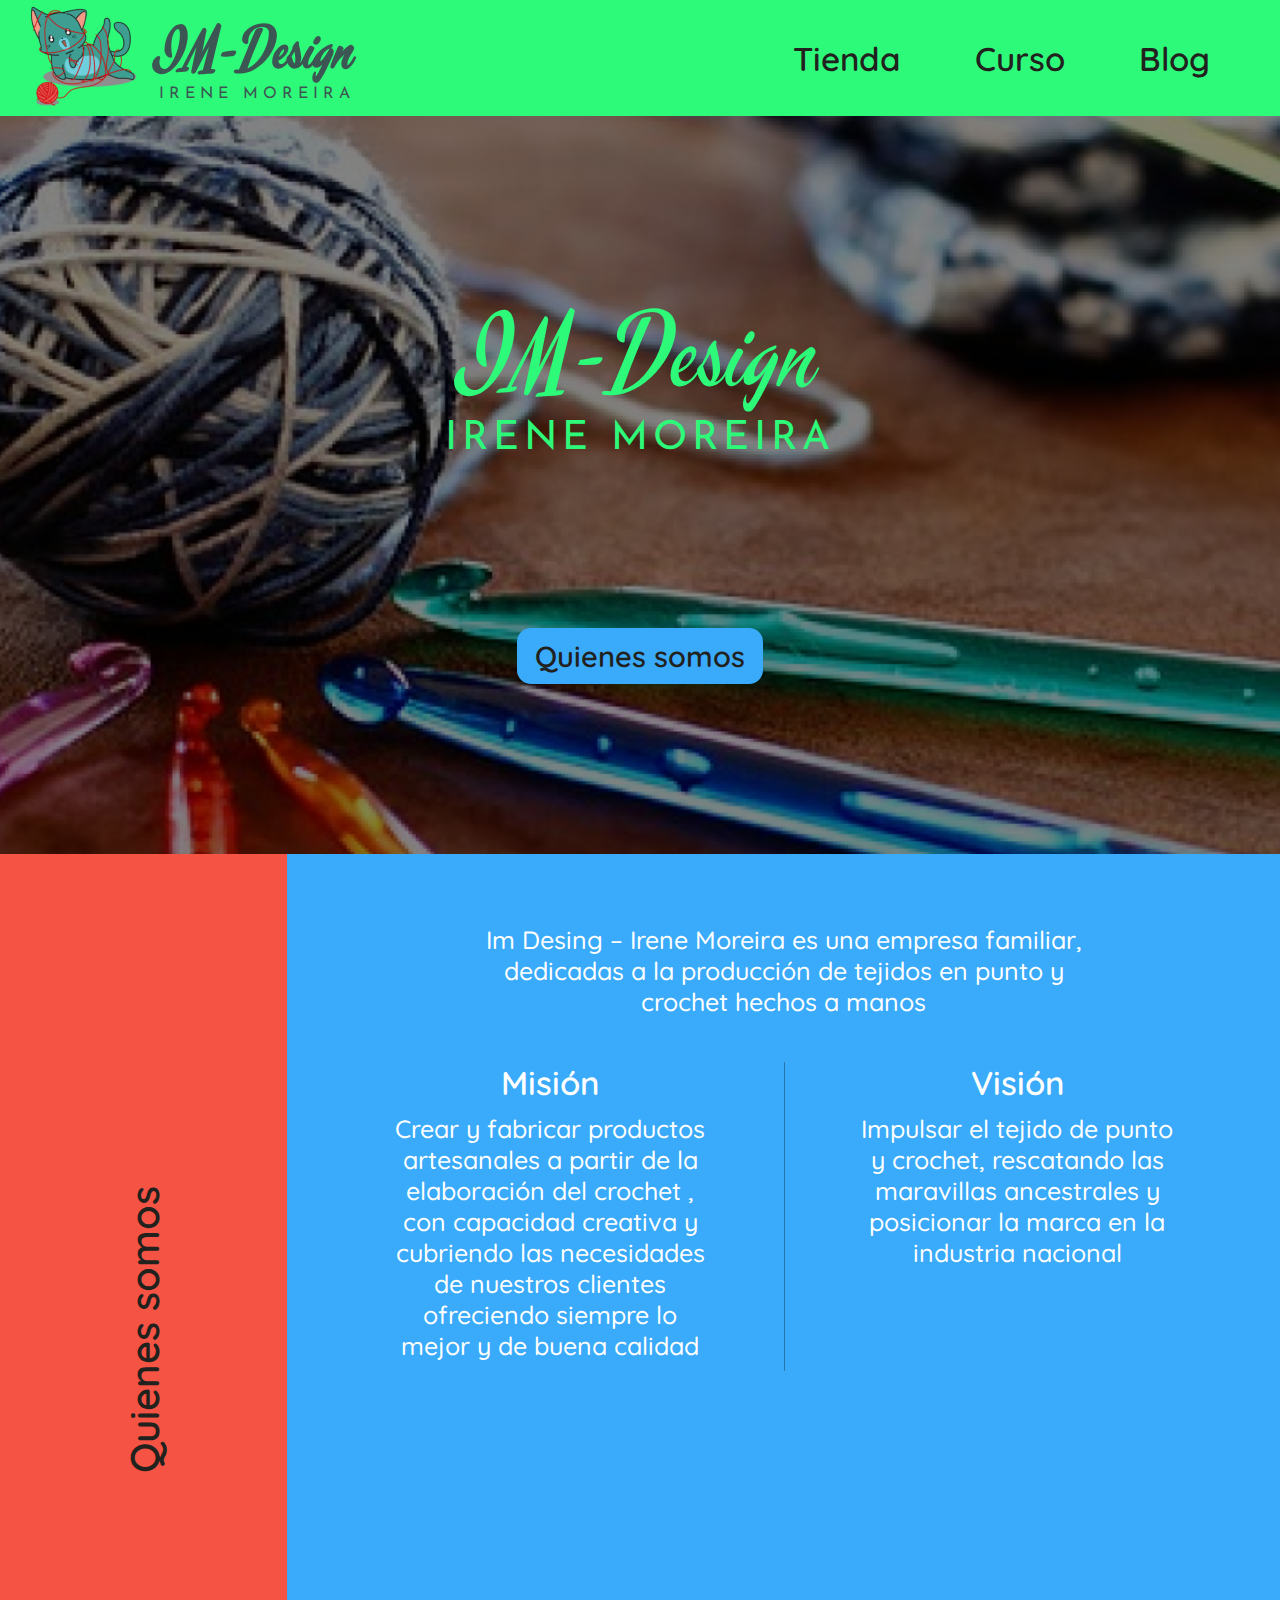
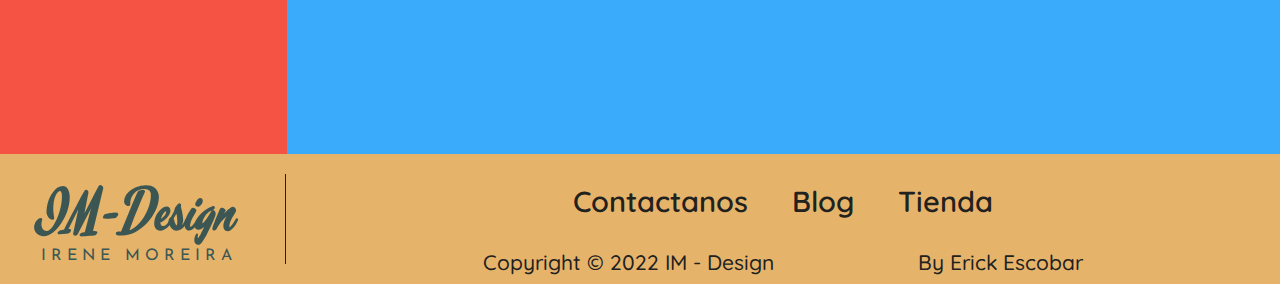
==== index.html @ 434fa5e5 "Add files via upload" ====
<!DOCTYPE html>
<html lang="es">
<head>
    <meta charset="UTF-8">
    <meta http-equiv="X-UA-Compatible" content="IE=edge">
    <meta name="viewport" content="width=device-width, initial-scale=1.0">
    <link rel="stylesheet" href="css/styles.css">
    <title>Inicio</title>
    <script src="js/header-footer.js"></script>
</head>
<body>
    <div data-include="assets/html/header.html"></div>
    <main>
        <section class="portada">
            <div class="logo-letra">
                <h2>IM-Design</h2>
                <p>IRENE MOREIRA</p>
            </div>
            <button class="boton"><a style="text-decoration: none;" href="#quienesSomos">Quienes somos</a></button>
        </section>
        <p id="quienesSomos"></p>
        <section class="quienes-somos">
            <div>
                <h1>Quienes somos</h1>
            </div>
            <div class="mision-vision">
                <p class="p1">Im Desing – Irene Moreira es una empresa familiar, dedicadas a la producción de tejidos en punto y crochet hechos a manos</p>
                <div>
                    <section>
                        <h3>Misión</h3>
                        <p class="p1">Crear y fabricar productos artesanales a partir de la elaboración del crochet , con capacidad creativa y cubriendo las necesidades de nuestros clientes ofreciendo siempre lo mejor y de buena calidad</p>
                    </section>
                    <section>
                        <h3>Visión</h3>
                        <p class="p1">Impulsar el tejido de punto y crochet, rescatando las maravillas ancestrales y posicionar la marca en la industria nacional </p>
                    </section>
                </div>
            </div>
        </section>
    </main>
    <div data-include="assets/html/footer.html"></div>
</body>
</html>
---- css/styles.css ----
@import url('https://fonts.googleapis.com/css2?family=Josefin+Sans:wght@300;400&family=Quicksand:wght@400;500;600&display=swap');
@font-face {
    font-family: 'MervaleScript-Regular.vfb';
    src: url("../assets/mervale-script/MervaleScript-Regular.ttf") format('truetype'),
        url("../assets/mervale-script/MervaleScript-Regular.otf") format('otf');
}

:root {
    --color-p1: #3AAAFA;
    --color-p2: #E0307C;
    --color-p3: #F55343;
    --color-p4: #445EE0;
    --color-p5: #FFF820;
    --color-s1: #2EFA7A;
    --color-s2: #E012BD;
    --color-s3: #F50F05;
    --color-s4: #E6B36B;
    --color-letra-N: #21211E;
}

*{
    font-family: 'Quicksand', sans-serif;
    padding: 0;
    margin: 0;
    box-sizing: border-box;
    list-style: none;
    color: var(--color-letra-N);
}
html{
    position: relative;
    min-height: 100%;
    scroll-behavior: smooth;
}
h1{
    font-size: 40px;
    font-weight: 600;
}
h2{
    font-size: 37px;
    font-weight: 600;
}
h3{
    font-size: 33px;
    font-weight: 600;
}
h4{
    font-size: 29px;
    font-weight: 600;
}
.p1{
    font-size: 25px;
    font-weight: 500;
}
.p2{
    font-size: 21px;
    font-weight: 500;
}
.p3{
    font-size: 18px;
    font-weight: 400;
}
.p4{
    font-size: 15px;
    font-weight: 400;
}
.boton{
    background-color: var(--color-p1);
    font-size: 29px;
    font-weight: 600;
    padding: 10px 18px;
    border-radius: 14px;
    border: 0;
    cursor: pointer;
}

/* HEADER */
header{
    background-color: var(--color-s1);
    display: flex;
    justify-content: space-between;
    align-items: center;
    width: 100%;
    /* position: sticky;
    top: 0; */
}
.logo{
    position: relative;
}
.logo .logo-letra{
    position: absolute;
    top: 10%;
    width: max-content;
}
.logo-letra{
    display: inline-block;
    text-align: center;
}
.logo-letra h2{
    font-family: 'MervaleScript-Regular.vfb';
    font-size: 56px;
    color: #3C5753;
}
.logo-letra p{
    font-family: 'Josefin Sans', sans-serif;
    font-size: 16px;
    color: #3C5753;
    letter-spacing: 5px;
}
nav ul li{
    display: inline-block;
    margin-right: 70px;
}
nav ul li a{
    text-decoration: none;
    font-size: 33px;
    font-weight: 600;
}

/* FOOTER */
footer {
    background-color: var(--color-s4);
    position: absolute;
    bottom: 0;
    width: 100%;
    height: 130px;
    display: flex;
    align-items: center;
    justify-content: space-between;
}
footer .logo-letra{
    margin-left: 40px;
    padding-right: 48px;
    border-right: 1px solid;
}
.menu-footer{
    width: 800px;
    margin: 20px auto 0;
}
.menu-footer ul{
    width: fit-content;
    margin: auto;
}
.menu-footer ul:nth-last-child(2) li{
    font-size: 29px;
    font-weight: 600;
    margin-right: 40px;
}
.menu-footer ul:nth-last-child(2) li:last-child{
    margin-right: 0;
}
.menu-footer ul:nth-last-child(1){
    margin-top: 30px;
}
.menu-footer ul:nth-last-child(1) li{
    font-size: 21px;
    font-weight: 500;
}
.menu-footer ul:nth-last-child(1) li:first-child{
    margin-right: 140px;
}
.menu-footer ul li{
    display: inline-block;
}
.menu-footer ul li a{
    text-decoration: none;
}

/* **** INDEX **** */
/*  PORTADA */
.portada{
    height: 82vh;
    background: linear-gradient(0deg, rgba(0, 0, 0, 0.49), rgba(0, 0, 0, 0.49)), url('/assets/img/portada.png');
    background-repeat: no-repeat;
    background-position: center;
    background-size: cover;
    background-attachment: fixed;
    display: flex;
    flex-direction: column;
    align-items: center;
    justify-content: space-evenly;
}
.portada .logo-letra{
    color: var(--color-s1);
    margin-top: 0;
}
.portada .logo-letra h2, .portada .logo-letra p{
    color: var(--color-s1);
}
.portada .logo-letra h2{
    font-size: 100px;
    font-weight: 400;
}
.portada .logo-letra p{
    font-size: 40px;
}

/* Quines somos */
.quienes-somos{
    background-color: var(--color-p3);
    display: flex;
    align-items: center;
    min-height: 100vh;
    margin-bottom: 130px;
}
.quienes-somos h3, .quienes-somos p{
    text-align: center;
    color: #fff;
}
.quienes-somos h1{
    transform: rotate(270deg);
    width: max-content; 
}
.quienes-somos div:nth-last-child(2){
    height: 0px;
}
.quienes-somos div.mision-vision{
    background-color: var(--color-p1);
    padding: 30px;
    min-height: 100vh;
    
}
.quienes-somos div.mision-vision p{
    width: 70%;
    margin: 40px auto 45px;
}
.quienes-somos div.mision-vision div{
    display: flex;
    height: initial;
}
.quienes-somos div.mision-vision div section{
    width: 50%;
}
.quienes-somos div.mision-vision div section:nth-last-child(1){
    border-left: 1px solid rgba(0, 0, 0, 0.3);;
}
.quienes-somos div.mision-vision div p{
    width: 70%;
    margin: 10px auto;
}
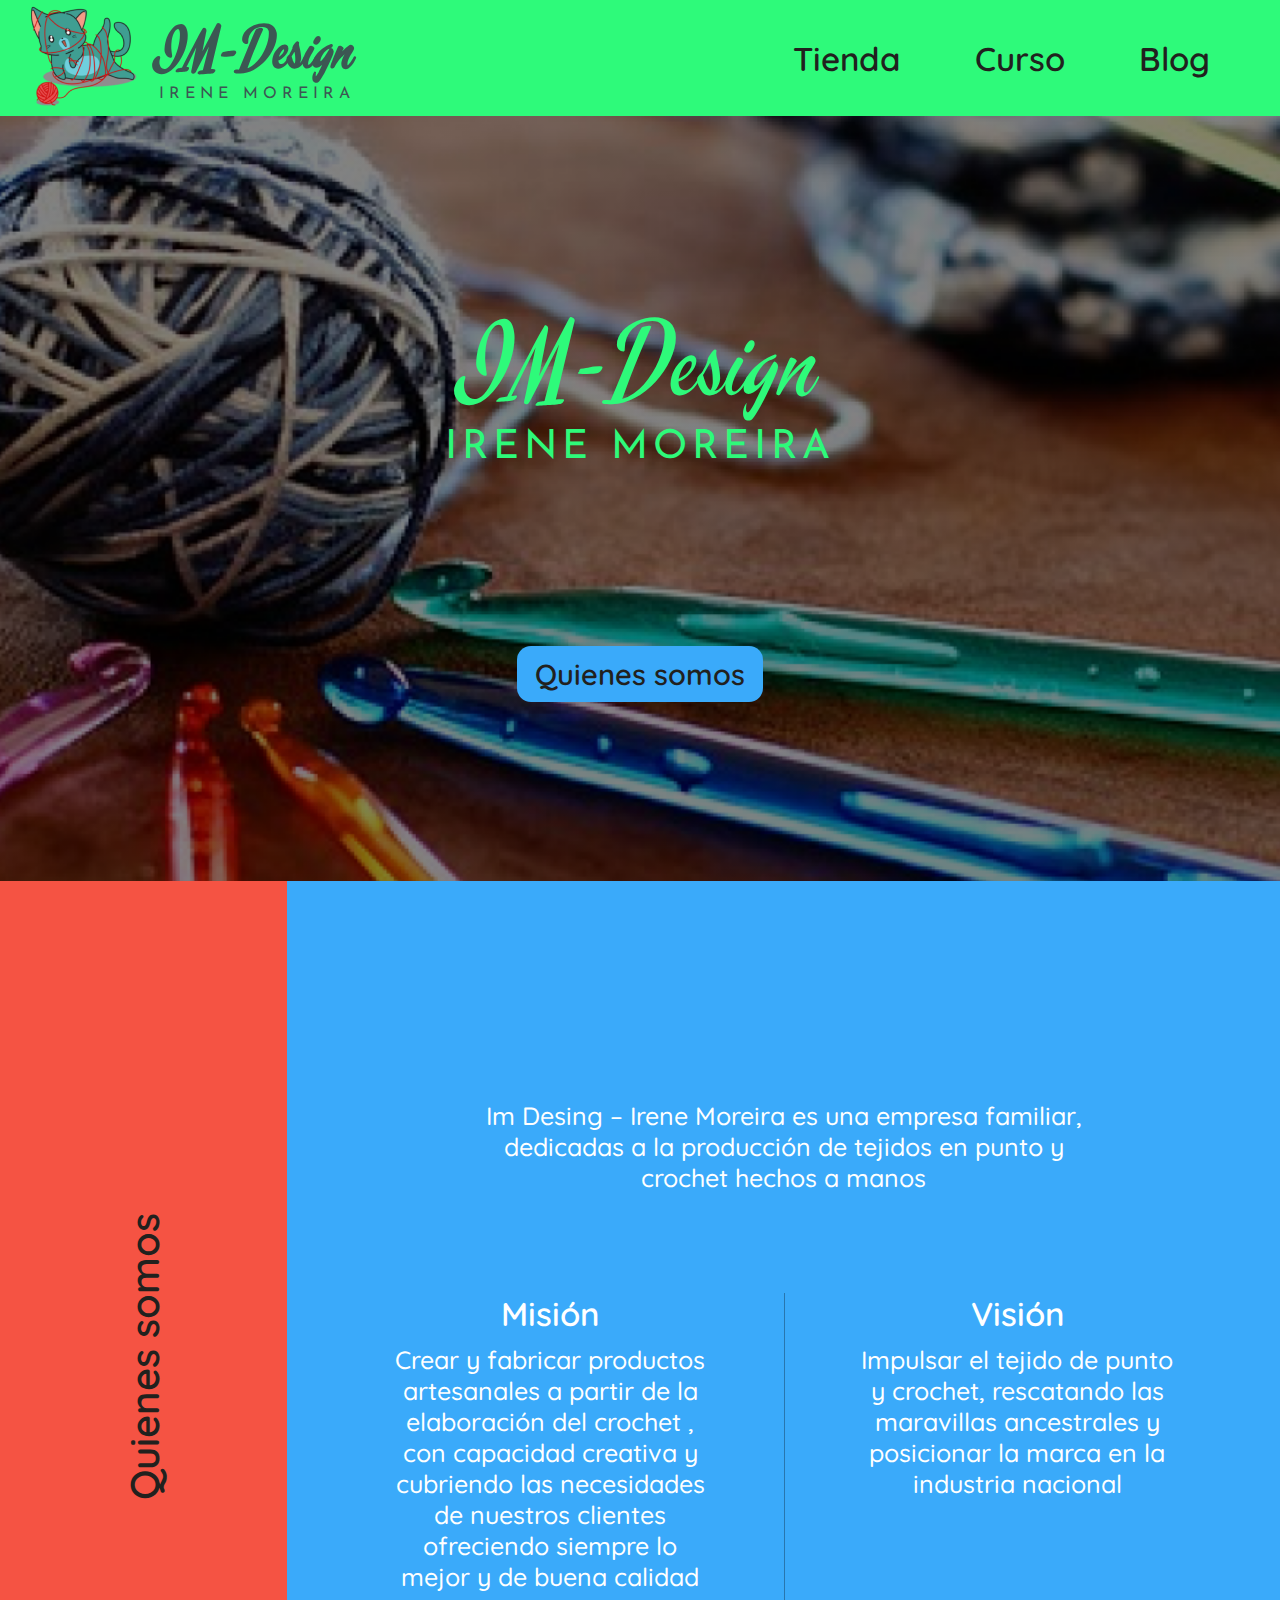
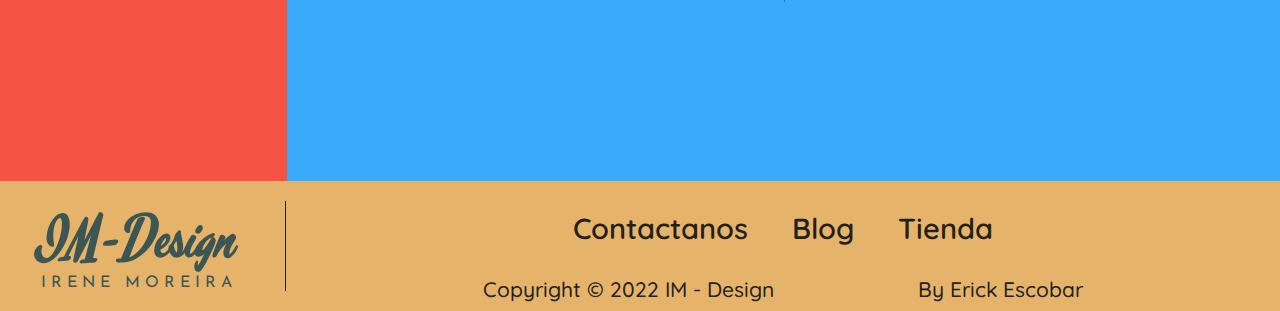
==== commit 35bf7698: "Add files via upload" ====
--- a/index.html
+++ b/index.html
@@ -16,7 +16,7 @@
                 <h2>IM-Design</h2>
                 <p>IRENE MOREIRA</p>
             </div>
-            <button class="boton"><a style="text-decoration: none;" href="#quienesSomos">Quienes somos</a></button>
+            <a style="text-decoration: none;" href="#quienesSomos"> <button class="boton">Quienes somos</button></a>
         </section>
         <p id="quienesSomos"></p>
         <section class="quienes-somos">
--- a/css/styles.css
+++ b/css/styles.css
@@ -30,6 +30,7 @@
     position: relative;
     min-height: 100%;
     scroll-behavior: smooth;
+    background-color: #ffeec3;
 }
 h1{
     font-size: 40px;
@@ -117,6 +118,7 @@
 }
 
 /* FOOTER */
+
 footer {
     background-color: var(--color-s4);
     position: absolute;
@@ -168,7 +170,7 @@
 /* **** INDEX **** */
 /*  PORTADA */
 .portada{
-    height: 82vh;
+    height: 85vh;
     background: linear-gradient(0deg, rgba(0, 0, 0, 0.49), rgba(0, 0, 0, 0.49)), url('/assets/img/portada.png');
     background-repeat: no-repeat;
     background-position: center;
@@ -217,11 +219,14 @@
     background-color: var(--color-p1);
     padding: 30px;
     min-height: 100vh;
+    display: flex;
+    flex-direction: column;
+    justify-content: center;
     
 }
 .quienes-somos div.mision-vision p{
     width: 70%;
-    margin: 40px auto 45px;
+    margin: 40px auto 100px;
 }
 .quienes-somos div.mision-vision div{
     display: flex;
@@ -236,4 +241,240 @@
 .quienes-somos div.mision-vision div p{
     width: 70%;
     margin: 10px auto;
-}+}
+
+
+/* **** TIENDA **** */
+/*  SUBMENU */
+.sub-menu{
+    background-color: var(--color-s1);
+    height: 85px;
+    display: flex;
+    justify-content: space-evenly;
+    align-items: center;
+}
+.sub-menu li{
+    /* display: inline-block; */
+    font-size: 27px;
+    font-weight: 600;
+    cursor: pointer;
+}
+
+/* main.tienda */
+.main-tienda{
+    /* margin-bottom: 130px; */
+    margin: 50px 40px 130px;
+}
+.main-tienda h1{
+    text-align: center;
+}
+
+/* galeria de la tienda */
+.galeria{
+    /* background-color: var(--color-p3); */
+    width: 100%;
+    margin: 0 auto;
+    /* overflow: hidden; */
+    padding: 60px 0;
+    display: flex;
+    gap: 30px;
+    flex-wrap: wrap;
+    justify-content: center;
+}
+.galeria-figure{
+    background-color: var(--color-p3);
+    border-radius: 20px;
+    min-width: 200px;
+    height: fit-content;
+    padding: 20px;
+    /* flex: 300px; */
+    margin-bottom: 20px;
+}
+.galeria-figure div {
+    margin-top: 15px;
+}
+.galeria-figure div p{
+    text-align: center;
+    color: #fff;
+}
+.galeria-figure .boton{
+    font-size: 25px;
+    background-color: var(--color-p5);
+    display: block;
+    margin: -25px auto 0;
+    padding: 10px 30px;
+    position: relative;
+    top: 44px;
+}
+.galeria-img{
+    display: block;
+    width: 90%;
+    margin: 10px auto;
+    height: 100%;
+    object-fit: cover;
+}
+
+/* **** CURSO **** */
+/* FRASE */
+.fraseCurso{
+    display: flex;
+    align-items: center;
+    justify-content: center;
+    height: 264px;
+    margin-top: 30px;
+}
+.fraseCurso h1{
+    width: 60%;
+    text-align: center;
+}
+.fraseCurso img{
+    margin-right: 200px;
+    margin-left: 80px;
+}
+/* Modalidades del curso */
+.modalidadesCurso{
+    background-color: var(--color-p5);
+    padding: 44px;
+    margin-bottom: 130px;
+}
+.modalidadesCurso h2{
+    margin-bottom: 20px;
+}
+.modalidadesCurso h4{
+    margin-bottom: 14px;
+}
+.modalidadesCurso div{
+    text-align: center;
+    max-width: 80%;
+    margin: auto;
+}
+.modalidadesCurso div:first-child .modalidad{
+    display: inline-block;
+    margin-right: 30px;
+    margin-left: 30px;
+    margin: 50px 30px 90px;
+    position: relative;
+    padding: 10px;
+}
+.modalidadesCurso div:first-child .modalidad::before{
+    content: '';
+    position: absolute;
+    border-bottom: 1px solid rgba(255, 2, 2, 0.5);;
+    border-right: 1px solid rgba(255, 2, 2, 0.5);;
+    width: 25%;
+    height: 25%;
+    bottom: 0;
+    right: 0;
+}
+.modalidadesCurso div:first-child .modalidad::after{
+    content: '';
+    position: absolute;
+    border-top: 1px solid rgba(255, 2, 2, 0.5);;
+    border-left: 1px solid rgba(255, 2, 2, 0.5);;
+    width: 25%;
+    height: 25%;
+    top: 0;
+    left: 0;
+}
+.modalidadesCurso div:first-child .modalidad .p1 li:nth-child(0n+3) li{
+    list-style: initial;
+    width: 60%;
+    margin: auto;
+}
+.modalidadesCurso div:nth-child(0n+2){
+    margin-top: 45px;
+}
+/* whassap contenedor */
+.whassapContenedor{
+    background-color: var(--color-p1);
+    border-radius: 39px;
+    display: flex;
+    flex-direction: column;
+    flex-wrap: wrap;
+    align-items: center;
+    width: 600px;
+    margin: 20px auto 140px !important;
+    padding: 20px 0;
+}
+.whassapContenedor form{
+    width: 82%;
+    margin: 20px 0;
+}
+.whassapContenedor form input, textarea{
+    display: block;
+    margin-bottom: 10px;
+    background-color: #DEDCF0;;
+    border-radius: 17px;
+    border: none;
+    padding: 10px 0 10px 10px;
+    width: 100%;
+    font-size: 20px;
+    font-weight: 400;
+    color: var(--color-p4);
+}
+.whassapContenedor form textarea{
+    overflow: hidden;
+    resize: vertical;
+}
+.whassapContenedor form input::placeholder, textarea::placeholder{
+    color: var(--color-p1);
+    opacity: 1;
+}
+.whassapContenedor form input:focus, textarea:focus{
+    border: none;
+    outline: 3.3px solid rgba(255, 255, 255, 0.226);
+}
+.whassapContenedor button.boton{
+    font-size: 22px;
+    font-weight: 500;
+    margin: 32px auto 0px;
+    display: block;
+    background-color: var(--color-p5);
+}
+
+
+/* **** BLOG **** */
+/* sub menu del blog */
+.sub-menu-blog{
+    background-color: transparent;
+    position: relative;
+}
+.sub-menu-blog::after{
+    content: '';
+    position: absolute;
+    border-bottom: 3px solid rgba(0, 0, 0, 0.6);
+    width: 90%;
+    height: 100%;
+}
+/* Contenido del blog */
+.gridBlog{
+    display: flex;
+    width: 90%;
+    margin: 30px auto;
+}
+.blogContent{
+    width: 100%;
+    float: inline-start;
+}
+/* Aside del blog */
+.blogAside{
+    position: -webkit-sticky;
+    position: sticky;
+    top: 20px;
+    height: fit-content;
+    width: 50%;
+    margin-left: 60px;
+}
+.blogAside h4, .blogAside ul li{
+    padding: 12px;
+    text-align: center;
+}
+.blogAside h4, .blogAside ul li{
+    background-color: var(--color-p3);
+    margin-bottom: 20px;
+}
+.blogAside ul li{
+    background-color: var(--color-p1);
+    margin-bottom: 10px;
+    /* cursor: pointer; */
+}
